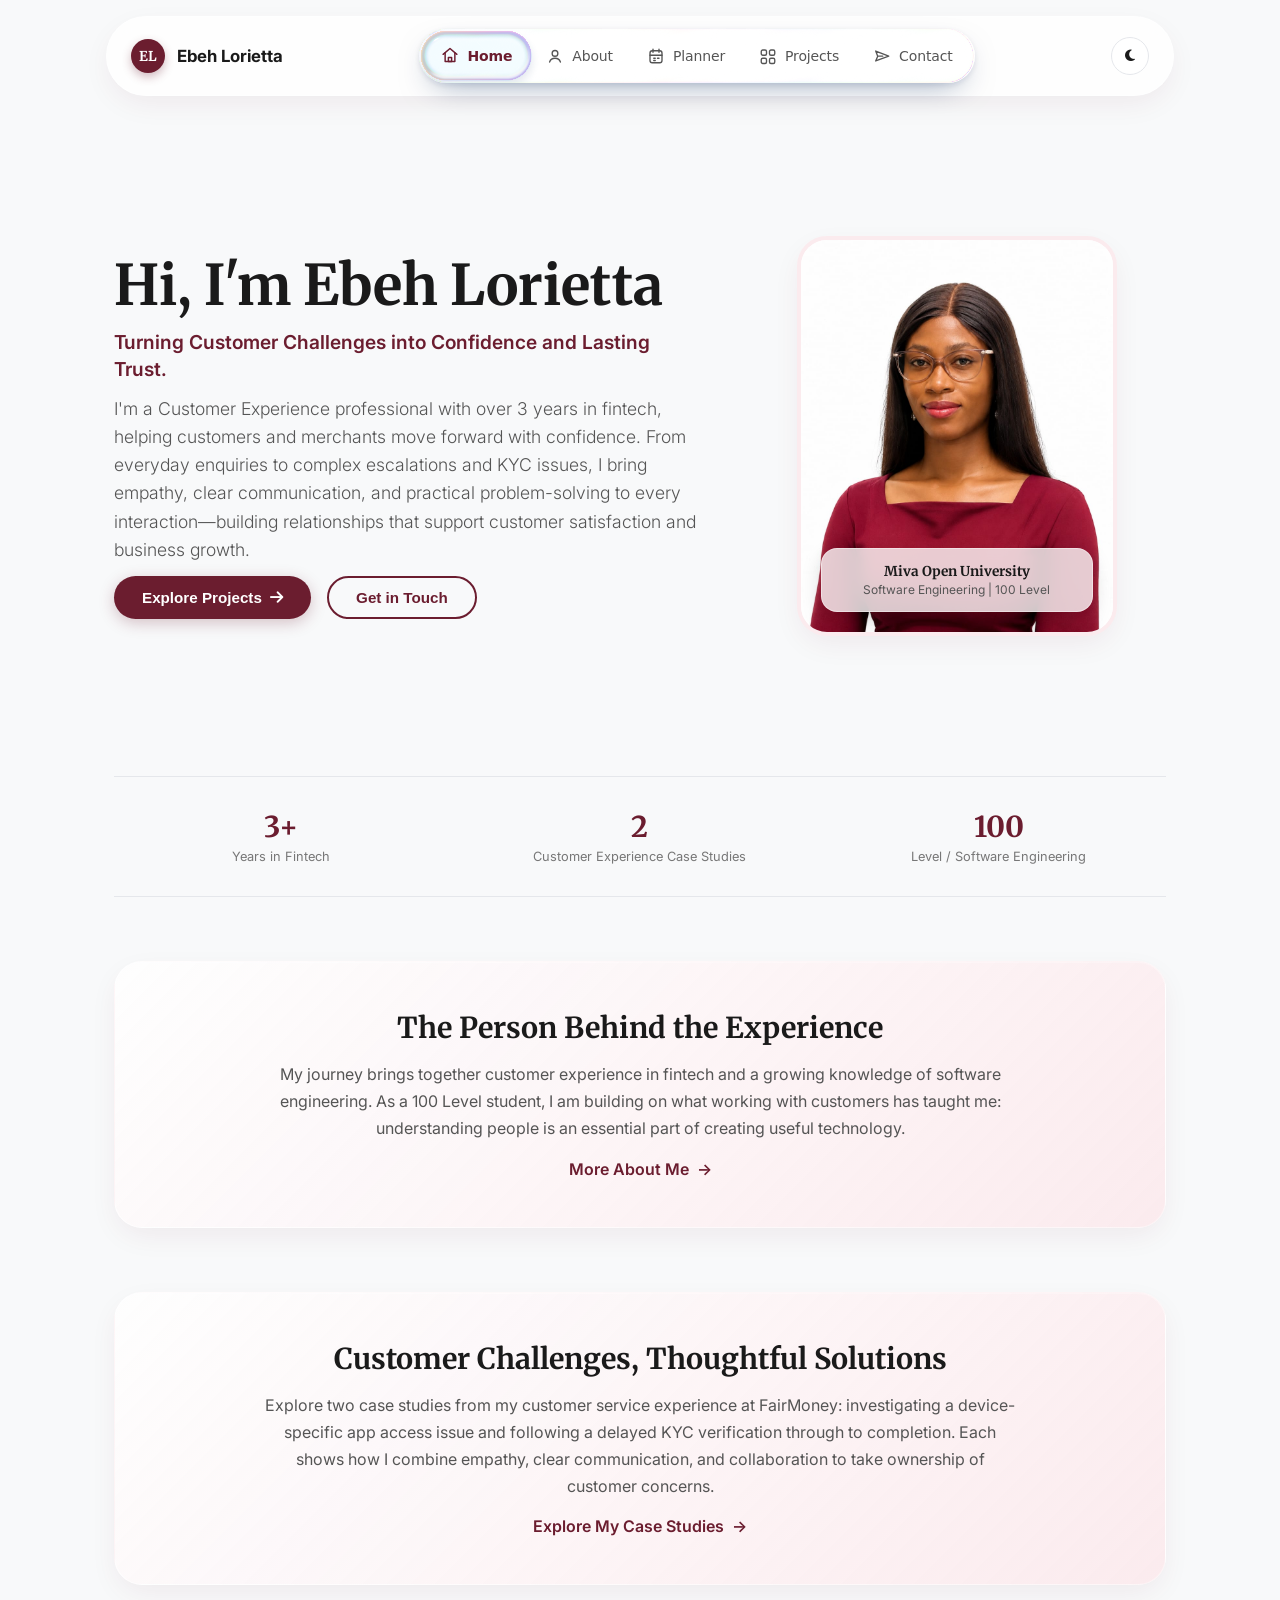
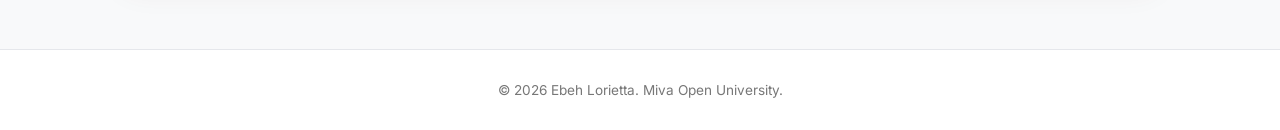
==== index.html @ b8e9cf4e "Build academic portfolio with case studies, planner, and liquid navigation" ====
<!DOCTYPE html>
<html lang="en" data-theme="light">
<head>
    <meta charset="UTF-8">
    <meta name="viewport" content="width=device-width, initial-scale=1.0">
    <title>Home | Ebeh Lorietta</title>
    <!-- Google Fonts -->
    <link rel="preconnect" href="https://fonts.googleapis.com">
    <link rel="preconnect" href="https://fonts.gstatic.com" crossorigin>
    <link href="https://fonts.googleapis.com/css2?family=Inter:wght@300;400;500;600;700&family=Merriweather:ital,wght@0,300;0,400;0,700;1,300&display=swap" rel="stylesheet">
    <!-- FontAwesome Icons -->
    <link rel="stylesheet" href="https://cdnjs.cloudflare.com/ajax/libs/font-awesome/6.4.0/css/all.min.css">

    <link rel="stylesheet" href="style.css">
    <script src="script.js" defer></script>
</head>
<body>

    <!-- Liquid glass navigation adapted from Nimbus UI Waterline. -->
    <header>
        <div class="glass-nav">
            <a href="index.html" class="nav-brand">
                <div class="brand-badge">EL</div>
                <span>Ebeh Lorietta</span>
            </a>
            <nav class="nimbus-nav" aria-label="Main navigation" data-gl="off">
                    <span class="nimbus-glass" aria-hidden="true"></span>
                    <canvas class="nimbus-water" aria-hidden="true"></canvas>
                    <span class="nimbus-drop" aria-hidden="true"></span>
                    <a href="index.html" class="nimbus-item" data-page="home" data-effect="glow" aria-label="Home" aria-current="page"><span class="nv-ico"><svg viewBox="0 0 24 24" width="18" height="18" fill="none" stroke="currentColor" stroke-width="1.8" stroke-linecap="round" stroke-linejoin="round" aria-hidden="true"><path d="M3.5 11.2 12 4l8.5 7.2"/><path d="M6 9.6V20h12V9.6"/><path class="nv-door" d="M10 20v-5h4v5Z"/></svg></span><span class="nimbus-label">Home</span></a>
                    <a href="about.html" class="nimbus-item" data-page="about" data-effect="wave" aria-label="About"><span class="nv-ico"><svg viewBox="0 0 24 24" width="18" height="18" fill="none" stroke="currentColor" stroke-width="1.8" stroke-linecap="round" stroke-linejoin="round" aria-hidden="true"><circle cx="12" cy="8.5" r="3.8"/><path d="M4.8 20c1.2-3.4 4-5 7.2-5s6 1.6 7.2 5"/></svg></span><span class="nimbus-label">About</span></a>
                    <a href="planner.html" class="nimbus-item" data-page="planner" data-effect="drop" aria-label="Planner"><span class="nv-ico"><svg viewBox="0 0 24 24" width="18" height="18" fill="none" stroke="currentColor" stroke-width="1.8" stroke-linecap="round" stroke-linejoin="round" aria-hidden="true"><rect x="4" y="5" width="16" height="16" rx="3"/><path d="M8 3v4m8-4v4M4 11h16m-11 4h2m3 0h2m-7 3h2"/></svg></span><span class="nimbus-label">Planner</span></a>
                    <a href="project.html" class="nimbus-item" data-page="projects" data-effect="spin" aria-label="Projects"><span class="nv-ico"><svg viewBox="0 0 24 24" width="18" height="18" fill="none" stroke="currentColor" stroke-width="1.8" stroke-linecap="round" stroke-linejoin="round" aria-hidden="true"><rect x="3" y="4" width="7" height="7" rx="2"/><rect x="14" y="4" width="7" height="7" rx="2"/><rect x="3" y="15" width="7" height="7" rx="2"/><rect x="14" y="15" width="7" height="7" rx="2"/></svg></span><span class="nimbus-label">Projects</span></a>
                    <a href="contact.html" class="nimbus-item" data-page="contact" data-effect="plane" aria-label="Contact"><span class="nv-ico"><svg viewBox="0 0 24 24" width="18" height="18" fill="none" stroke="currentColor" stroke-width="1.8" stroke-linecap="round" stroke-linejoin="round" aria-hidden="true"><path d="M21 12.2 3.6 5.4l2.7 6.8-2.7 6.4L21 12.2Zm-14.7 0H13"/></svg></span><span class="nimbus-label">Contact</span></a>
                </nav>
            <div class="nav-actions">
                <button id="theme-toggle" class="icon-btn" type="button" aria-label="Toggle theme">
                    <i id="theme-icon" class="fa-solid fa-moon" aria-hidden="true"></i>
                </button>
                <button id="mobile-menu-btn" class="icon-btn" type="button" aria-label="Toggle mobile menu" aria-controls="mobile-menu" aria-expanded="false" data-action="toggle-menu">
                    <i id="mobile-menu-icon" class="fa-solid fa-bars" aria-hidden="true"></i>
                </button>
            </div>
        </div>
        <div id="mobile-menu">
            <nav class="nimbus-nav" aria-label="Mobile navigation" data-gl="off">
                    <span class="nimbus-glass" aria-hidden="true"></span>
                    <canvas class="nimbus-water" aria-hidden="true"></canvas>
                    <span class="nimbus-drop" aria-hidden="true"></span>
                    <a href="index.html" class="nimbus-item" data-page="home" data-effect="glow" aria-label="Home" aria-current="page"><span class="nv-ico"><svg viewBox="0 0 24 24" width="18" height="18" fill="none" stroke="currentColor" stroke-width="1.8" stroke-linecap="round" stroke-linejoin="round" aria-hidden="true"><path d="M3.5 11.2 12 4l8.5 7.2"/><path d="M6 9.6V20h12V9.6"/><path class="nv-door" d="M10 20v-5h4v5Z"/></svg></span><span class="nimbus-label">Home</span></a>
                    <a href="about.html" class="nimbus-item" data-page="about" data-effect="wave" aria-label="About"><span class="nv-ico"><svg viewBox="0 0 24 24" width="18" height="18" fill="none" stroke="currentColor" stroke-width="1.8" stroke-linecap="round" stroke-linejoin="round" aria-hidden="true"><circle cx="12" cy="8.5" r="3.8"/><path d="M4.8 20c1.2-3.4 4-5 7.2-5s6 1.6 7.2 5"/></svg></span><span class="nimbus-label">About</span></a>
                    <a href="planner.html" class="nimbus-item" data-page="planner" data-effect="drop" aria-label="Planner"><span class="nv-ico"><svg viewBox="0 0 24 24" width="18" height="18" fill="none" stroke="currentColor" stroke-width="1.8" stroke-linecap="round" stroke-linejoin="round" aria-hidden="true"><rect x="4" y="5" width="16" height="16" rx="3"/><path d="M8 3v4m8-4v4M4 11h16m-11 4h2m3 0h2m-7 3h2"/></svg></span><span class="nimbus-label">Planner</span></a>
                    <a href="project.html" class="nimbus-item" data-page="projects" data-effect="spin" aria-label="Projects"><span class="nv-ico"><svg viewBox="0 0 24 24" width="18" height="18" fill="none" stroke="currentColor" stroke-width="1.8" stroke-linecap="round" stroke-linejoin="round" aria-hidden="true"><rect x="3" y="4" width="7" height="7" rx="2"/><rect x="14" y="4" width="7" height="7" rx="2"/><rect x="3" y="15" width="7" height="7" rx="2"/><rect x="14" y="15" width="7" height="7" rx="2"/></svg></span><span class="nimbus-label">Projects</span></a>
                    <a href="contact.html" class="nimbus-item" data-page="contact" data-effect="plane" aria-label="Contact"><span class="nv-ico"><svg viewBox="0 0 24 24" width="18" height="18" fill="none" stroke="currentColor" stroke-width="1.8" stroke-linecap="round" stroke-linejoin="round" aria-hidden="true"><path d="M21 12.2 3.6 5.4l2.7 6.8-2.7 6.4L21 12.2Zm-14.7 0H13"/></svg></span><span class="nimbus-label">Contact</span></a>
                </nav>
        </div>
    </header>

    <main>
        <section id="page-home" class="page-view active">
            <section class="hero-grid" aria-labelledby="hero-title">
                <div class="hero-content">
                    <h1 id="hero-title" class="hero-title">Hi, I'm Ebeh Lorietta</h1>
                    <p class="profile-tagline">Turning Customer Challenges into Confidence and Lasting Trust.</p>
                    <p class="hero-subtitle">I'm a Customer Experience professional with over 3 years in fintech, helping customers and merchants move forward with confidence. From everyday enquiries to complex escalations and KYC issues, I bring empathy, clear communication, and practical problem-solving to every interaction&mdash;building relationships that support customer satisfaction and business growth.</p>
                    <div class="hero-cta">
                        <button data-action="navigate" data-destination="projects" class="btn-primary">
                            <span>Explore Projects</span>
                            <i class="fa-solid fa-arrow-right"></i>
                        </button>
                        <button data-action="navigate" data-destination="contact" class="btn-outline">
                            <span>Get in Touch</span>
                        </button>
                    </div>

                </div>

                <!-- Hero Image & Animated Badge -->
                <div class="hero-image-wrapper">
                    <div class="hero-image-card">
                        <img src="assets/images/ebeh-lorietta.jpeg"
                             alt="Portrait of Ebeh Lorietta" width="960" height="1280" fetchpriority="high">
                        <div class="floating-badge animate-float">
                            <h4>Miva Open University</h4>
                            <p>Software Engineering | 100 Level</p>
                        </div>
                    </div>
                </div>
            </section>

            <section class="metrics-row" aria-label="Experience and academic highlights">
                <div class="metric-item">
                    <h3>3+</h3>
                    <p>Years in Fintech</p>
                </div>
                <div class="metric-item">
                    <h3>2</h3>
                    <p>Customer Experience Case Studies</p>
                </div>
                <div class="metric-item">
                    <h3>100</h3>
                    <p>Level / Software Engineering</p>
                </div>
            </section>

            <section class="home-intro-section" aria-labelledby="about-preview-title">
                <h2 id="about-preview-title">The Person Behind the Experience</h2>
                <p>My journey brings together customer experience in fintech and a growing knowledge of software engineering. As a 100 Level student, I am building on what working with customers has taught me: understanding people is an essential part of creating useful technology.</p>
                <a class="home-intro-link" href="about.html">More About Me <span aria-hidden="true">&rarr;</span></a>
            </section>

            <section class="home-intro-section" aria-labelledby="projects-preview-title">
                <h2 id="projects-preview-title">Customer Challenges, Thoughtful Solutions</h2>
                <p>Explore two case studies from my customer service experience at FairMoney: investigating a device-specific app access issue and following a delayed KYC verification through to completion. Each shows how I combine empathy, clear communication, and collaboration to take ownership of customer concerns.</p>
                <a class="home-intro-link" href="project.html">Explore My Case Studies <span aria-hidden="true">&rarr;</span></a>
            </section>
        </section>
    </main>

    <!-- Footer -->
    <footer>
        <p>&copy; 2026 Ebeh Lorietta. Miva Open University.</p>
    </footer>

    <!-- Project Details Modal -->
    <div id="project-modal" class="modal-overlay" data-action="close-project-overlay">
        <div class="modal-card" role="dialog" aria-modal="true" aria-labelledby="modal-title" tabindex="-1" data-action="stop-propagation">
            <div class="modal-header-row">
                <h3 id="modal-title" class="serif-heading modal-title">Project Title</h3>
                <button class="modal-close-btn" aria-label="Close project details" data-action="close-project"><i class="fa-solid fa-xmark"></i></button>
            </div>
            <p id="modal-body" class="modal-body-text">Project description and architecture details here.</p>
            <div class="modal-actions">
                <button data-action="close-project" class="btn-primary modal-done-btn">Close</button>
            </div>
        </div>
    </div>

    <!-- Toast Notification Box -->
    <div id="toast-box" role="status" aria-live="polite">
        <i class="fa-solid fa-circle-info"></i>
        <span id="toast-msg">Notification message</span>
    </div>

    <!-- JavaScript Application Logic -->
</body>
</html>
---- style.css ----
/* CSS Variables for Light and Dark Modes */
:root {
    --bg-primary: #f8f9fa;
    --bg-secondary: #ffffff;
    --bg-card: #ffffff;
    --text-primary: #1a1a1a;
    --text-secondary: #555555;
    --text-muted: #777777;
    --accent: #6b1d2f;
    --accent-hover: #521322;
    --accent-light: #fbebee;
    --border-color: #e5e7eb;
    --glass-bg: rgba(255, 255, 255, 0.78);
    --glass-border: rgba(255, 255, 255, 0.4);
    --shadow: 0 10px 30px -5px rgba(107, 29, 47, 0.08);
    --transition-speed: 0.3s;
}

[data-theme="dark"] {
    --bg-primary: #0d0d0f;
    --bg-secondary: #161619;
    --bg-card: #1c1c21;
    --text-primary: #f3f4f6;
    --text-secondary: #d1d5db;
    --text-muted: #9ca3af;
    --accent: #8b253c;
    --accent-hover: #a52d48;
    --accent-light: rgba(139, 37, 60, 0.15);
    --border-color: #2e2e38;
    --glass-bg: rgba(22, 22, 25, 0.82);
    --glass-border: rgba(139, 37, 60, 0.3);
    --shadow: 0 10px 30px -5px rgba(0, 0, 0, 0.5);
}

* {
    box-sizing: border-box;
    margin: 0;
    padding: 0;
}

body {
    font-family: 'Inter', sans-serif;
    background-color: var(--bg-primary);
    color: var(--text-primary);
    transition: background-color var(--transition-speed), color var(--transition-speed);
    min-height: 100vh;
    display: flex;
    flex-direction: column;
    justify-content: space-between;
    overflow-x: hidden;
}

h1, h2, h3, h4, .serif-heading {
    font-family: 'Merriweather', serif;
}

/* Floating Glassmorphism Navbar */
header {
    position: fixed;
    top: 1rem;
    left: 0;
    right: 0;
    z-index: 1000;
    padding: 0 1rem;
    max-width: 1100px;
    margin: 0 auto;
}

.glass-nav {
    background: var(--glass-bg);
    backdrop-filter: blur(12px);
    -webkit-backdrop-filter: blur(12px);
    border: 1px solid var(--glass-border);
    border-radius: 50px;
    padding: 0.75rem 1.5rem;
    display: flex;
    align-items: center;
    justify-content: space-between;
    box-shadow: var(--shadow);
    transition: all var(--transition-speed);
}

.nav-brand {
    display: flex;
    align-items: center;
    gap: 0.75rem;
    text-decoration: none;
    color: var(--text-primary);
    font-weight: 700;
    font-size: 1.05rem;
}

.brand-badge {
    width: 34px;
    height: 34px;
    border-radius: 50%;
    background-color: var(--accent);
    color: #ffffff;
    display: flex;
    align-items: center;
    justify-content: center;
    font-family: 'Merriweather', serif;
    font-size: 0.85rem;
    box-shadow: 0 4px 10px rgba(107, 29, 47, 0.3);
    transition: transform var(--transition-speed);
}

.nav-brand:hover .brand-badge {
    transform: scale(1.05);
}

.nav-links {
    display: flex;
    align-items: center;
    gap: 0.25rem;
}

.nav-btn {
    background: transparent;
    border: none;
    color: var(--text-secondary);
    font-family: 'Inter', sans-serif;
    font-size: 0.9rem;
    font-weight: 500;
    padding: 0.5rem 1rem;
    border-radius: 20px;
    cursor: pointer;
    transition: all var(--transition-speed);
}

.nav-btn:hover {
    color: var(--accent);
    background-color: var(--accent-light);
}

.nav-btn.active {
    background-color: var(--accent);
    color: #ffffff;
}

.nav-actions {
    display: flex;
    align-items: center;
    gap: 0.75rem;
}

.icon-btn {
    width: 38px;
    height: 38px;
    border-radius: 50%;
    border: 1px solid var(--border-color);
    background-color: var(--bg-secondary);
    color: var(--text-primary);
    display: flex;
    align-items: center;
    justify-content: center;
    cursor: pointer;
    transition: all var(--transition-speed);
}

.icon-btn:hover {
    border-color: var(--accent);
    transform: scale(1.05);
}

/* Mobile Horizontal Nav Drawer */
#mobile-menu {
    display: none;
    margin-top: 0.5rem;
    background: var(--glass-bg);
    backdrop-filter: blur(12px);
    -webkit-backdrop-filter: blur(12px);
    border: 1px solid var(--glass-border);
    border-radius: 20px;
    padding: 1rem;
    box-shadow: var(--shadow);
    flex-direction: row;
    flex-wrap: wrap;
    justify-content: center;
    gap: 0.5rem;
    text-align: center;
}

#mobile-menu.show {
    display: flex;
}

.mobile-nav-btn {
    background: var(--bg-secondary);
    border: 1px solid var(--border-color);
    color: var(--text-primary);
    font-size: 0.85rem;
    font-weight: 500;
    padding: 0.5rem 1rem;
    border-radius: 12px;
    cursor: pointer;
    transition: all var(--transition-speed);
}

.mobile-nav-btn:hover, .mobile-nav-btn.active {
    background-color: var(--accent);
    color: white;
    border-color: var(--accent);
}

@media (min-width: 768px) {
    #mobile-menu-btn {
        display: none;
    }
}

@media (max-width: 767px) {
    .nav-links {
        display: none;
    }
}

/* Main Container & Page Transitions */
main {
    max-width: 1100px;
    margin: 0 auto;
    padding: 7rem 1.5rem 4rem 1.5rem;
    flex-grow: 1;
    width: 100%;
}

.page-view {
    display: none;
    animation: fadeIn 0.4s cubic-bezier(0.16, 1, 0.3, 1) forwards;
}

.page-view.active {
    display: block;
}

@keyframes fadeIn {
    from { opacity: 0; transform: translateY(12px); }
    to { opacity: 1; transform: translateY(0); }
}

@keyframes floatSlow {
    0%, 100% { transform: translateY(0px); }
    50% { transform: translateY(-8px); }
}

.animate-float {
    animation: floatSlow 4s ease-in-out infinite;
}

/* Buttons & Badges */
.btn-primary {
    background-color: var(--accent);
    color: white;
    border: none;
    padding: 0.75rem 1.75rem;
    border-radius: 30px;
    font-weight: 600;
    font-size: 0.95rem;
    cursor: pointer;
    transition: all var(--transition-speed);
    text-decoration: none;
    display: inline-flex;
    align-items: center;
    justify-content: center;
    gap: 0.5rem;
    box-shadow: 0 4px 15px rgba(107, 29, 47, 0.25);
}

.btn-primary:hover {
    background-color: var(--accent-hover);
    transform: translateY(-2px);
    box-shadow: 0 6px 20px rgba(107, 29, 47, 0.35);
}

.btn-outline {
    background-color: transparent;
    color: var(--accent);
    border: 2px solid var(--accent);
    padding: 0.7rem 1.7rem;
    border-radius: 30px;
    font-weight: 600;
    font-size: 0.95rem;
    cursor: pointer;
    transition: all var(--transition-speed);
    text-decoration: none;
    display: inline-flex;
    align-items: center;
    justify-content: center;
    gap: 0.5rem;
}

[data-theme="dark"] .btn-outline {
    color: #ff8fa3;
    border-color: #8b253c;
}

.btn-outline:hover {
    background-color: var(--accent-light);
    transform: translateY(-2px);
}

/* Home Page Styling */
.hero-grid {
    display: grid;
    grid-template-columns: 1fr;
    gap: 3rem;
    align-items: center;
    min-height: 72vh;
    padding: 2rem 0;
}

@media (min-width: 992px) {
    .hero-grid {
        grid-template-columns: 7fr 5fr;
    }
}

.hero-content {
    display: flex;
    flex-direction: column;
    gap: 0.75rem;
    text-align: center;
}

@media (min-width: 992px) {
    .hero-content {
        text-align: left;
    }
}

.hero-tag {
    display: inline-flex;
    align-items: center;
    gap: 0.5rem;
    background-color: var(--accent-light);
    color: var(--accent);
    padding: 0.5rem 1rem;
    border-radius: 20px;
    font-size: 0.8rem;
    font-weight: 600;
    text-transform: uppercase;
    letter-spacing: 0.05em;
    width: fit-content;
    margin: 0 auto;
}

@media (min-width: 992px) {
    .hero-tag {
        margin: 0;
    }
}

.hero-title {
    font-size: 2.75rem;
    line-height: 1.15;
    font-weight: 700;
    color: var(--text-primary);
}

@media (min-width: 768px) {
    .hero-title {
        font-size: 3.5rem;
    }
}

.hero-subtitle {
    font-size: 1.1rem;
    color: var(--text-secondary);
    line-height: 1.6;
    font-weight: 300;
}

.hero-cta {
    display: flex;
    flex-wrap: wrap;
    gap: 1rem;
    justify-content: center;
}

@media (min-width: 992px) {
    .hero-cta {
        justify-content: flex-start;
    }
}

.metrics-row {
    display: grid;
    grid-template-columns: repeat(3, 1fr);
    gap: 1.5rem;
    padding: 2rem 0;
    border-top: 1px solid var(--border-color);
    border-bottom: 1px solid var(--border-color);
    margin-top: 1rem;
    text-align: center;
}

.metric-item h3 {
    font-size: 1.8rem;
    color: var(--accent);
    font-weight: 700;
}

.metric-item p {
    font-size: 0.8rem;
    color: var(--text-muted);
    margin-top: 0.25rem;
}

.hero-image-wrapper {
    display: flex;
    justify-content: center;
}

.hero-image-card {
    position: relative;
    width: 280px;
    height: 350px;
    border-radius: 30px;
    overflow: hidden;
    border: 4px solid var(--accent-light);
    background-color: var(--bg-secondary);
    box-shadow: var(--shadow);
}

@media (min-width: 576px) {
    .hero-image-card {
        width: 320px;
        height: 400px;
    }
}

.hero-image-card img {
    width: 100%;
    height: 100%;
    object-fit: cover;
    transition: transform 0.5s ease;
}

.hero-image-card:hover img {
    transform: scale(1.05);
}

.floating-badge {
    position: absolute;
    bottom: 1.25rem;
    left: 1.25rem;
    right: 1.25rem;
    background: var(--glass-bg);
    backdrop-filter: blur(8px);
    padding: 0.85rem;
    border-radius: 16px;
    border: 1px solid var(--glass-border);
    text-align: center;
    box-shadow: 0 8px 20px rgba(0,0,0,0.15);
}

.floating-badge h4 {
    font-size: 0.85rem;
    font-weight: 700;
    color: var(--text-primary);
}

.floating-badge p {
    font-size: 0.75rem;
    color: var(--text-secondary);
    margin-top: 0.15rem;
}

/* Highlights Cards Grid */
.highlights-grid {
    display: grid;
    grid-template-columns: 1fr;
    gap: 2rem;
    padding: 3rem 0 1rem 0;
}

@media (min-width: 768px) {
    .highlights-grid {
        grid-template-columns: repeat(3, 1fr);
    }
}

.highlight-card {
    background-color: var(--bg-card);
    border: 1px solid var(--border-color);
    border-radius: 24px;
    padding: 2.25rem;
    cursor: pointer;
    transition: all var(--transition-speed);
    box-shadow: var(--shadow);
    display: flex;
    flex-direction: column;
    gap: 1rem;
}

.highlight-card:hover {
    border-color: var(--accent);
    transform: translateY(-5px);
}

.highlight-icon {
    width: 50px;
    height: 50px;
    border-radius: 16px;
    background-color: var(--accent);
    color: white;
    display: flex;
    align-items: center;
    justify-content: center;
    font-size: 1.25rem;
    box-shadow: 0 4px 12px rgba(107, 29, 47, 0.3);
    transition: transform var(--transition-speed);
}

.highlight-card:hover .highlight-icon {
    transform: scale(1.1);
}

.highlight-card h3 {
    font-size: 1.25rem;
    color: var(--text-primary);
}

.highlight-card p {
    font-size: 0.9rem;
    color: var(--text-secondary);
    line-height: 1.5;
}

/* Section Headings */
.section-header {
    text-align: center;
    max-width: 700px;
    margin: 0 auto 3rem auto;
    display: flex;
    flex-direction: column;
    gap: 0.75rem;
}

.section-header span {
    color: var(--accent);
    font-weight: 600;
    font-size: 0.8rem;
    text-transform: uppercase;
    letter-spacing: 0.08em;
}

.section-header h2 {
    font-size: 2.25rem;
    color: var(--text-primary);
}

.divider {
    width: 60px;
    height: 4px;
    background-color: var(--accent);
    margin: 0.5rem auto 0 auto;
    border-radius: 2px;
}

/* About Page Styling */
.about-grid {
    display: grid;
    grid-template-columns: 1fr;
    gap: 2.5rem;
    align-items: start;
}

@media (min-width: 992px) {
    .about-grid {
        grid-template-columns: 7fr 5fr;
    }
}

.about-text-card {
    background-color: var(--bg-card);
    border: 1px solid var(--border-color);
    border-radius: 28px;
    padding: 2.5rem;
    box-shadow: var(--shadow);
    display: flex;
    flex-direction: column;
    gap: 1.5rem;
}

.about-text-card p {
    color: var(--text-secondary);
    line-height: 1.7;
    font-size: 1.05rem;
    font-weight: 300;
}

.about-sidebar {
    display: flex;
    flex-direction: column;
    gap: 2rem;
}

.sidebar-card {
    background-color: var(--bg-card);
    border: 1px solid var(--border-color);
    border-radius: 24px;
    padding: 2rem;
    box-shadow: var(--shadow);
    display: flex;
    flex-direction: column;
    gap: 1.25rem;
}

.sidebar-card h3 {
    font-size: 1.2rem;
    color: var(--text-primary);
}

.tags-flex {
    display: flex;
    flex-wrap: wrap;
    gap: 0.5rem;
}

.tag {
    background-color: var(--accent-light);
    color: var(--accent);
    padding: 0.4rem 0.85rem;
    border-radius: 20px;
    font-size: 0.8rem;
    font-weight: 500;
    border: 1px solid rgba(107, 29, 47, 0.15);
}

[data-theme="dark"] .tag {
    background-color: rgba(139, 37, 60, 0.2);
    color: #ff9fb2;
}

/* Timeline */
.timeline-container {
    margin-top: 3rem;
    display: flex;
    flex-direction: column;
    gap: 2rem;
    max-width: 850px;
    margin-left: auto;
    margin-right: auto;
    position: relative;
}

.timeline-container::before {
    content: '';
    position: absolute;
    top: 0;
    bottom: 0;
    left: 27px;
    width: 3px;
    background-color: var(--border-color);
}

.timeline-item {
    display: flex;
    gap: 2rem;
    position: relative;
}

.timeline-badge {
    width: 56px;
    height: 56px;
    border-radius: 18px;
    background-color: var(--accent);
    color: white;
    display: flex;
    align-items: center;
    justify-content: center;
    font-weight: 700;
    font-size: 0.9rem;
    z-index: 2;
    box-shadow: 0 4px 12px rgba(107, 29, 47, 0.3);
    flex-shrink: 0;
}

.timeline-content {
    background-color: var(--bg-card);
    border: 1px solid var(--border-color);
    border-radius: 24px;
    padding: 2rem;
    box-shadow: var(--shadow);
    flex-grow: 1;
}

.timeline-content span.sub {
    font-size: 0.75rem;
    font-weight: 700;
    color: var(--accent);
    text-transform: uppercase;
    letter-spacing: 0.05em;
}

.timeline-content h4 {
    font-size: 1.2rem;
    color: var(--text-primary);
    margin-top: 0.25rem;
}

.timeline-content p {
    font-size: 0.9rem;
    color: var(--text-secondary);
    margin-top: 0.5rem;
    line-height: 1.6;
}

/* Academic Planner Page Styling */
.planner-grid {
    display: grid;
    grid-template-columns: 1fr;
    gap: 2.5rem;
}

@media (min-width: 992px) {
    .planner-grid {
        grid-template-columns: 1fr 1fr;
    }
}

.planner-card {
    background-color: var(--bg-card);
    border: 1px solid var(--border-color);
    border-radius: 28px;
    padding: 2.5rem;
    box-shadow: var(--shadow);
    display: flex;
    flex-direction: column;
    gap: 1.5rem;
}

.planner-header-flex {
    display: flex;
    align-items: center;
    justify-content: space-between;
}

.task-input-group {
    display: flex;
    gap: 0.75rem;
}

.task-input-group input {
    flex-grow: 1;
    padding: 0.75rem 1rem;
    border-radius: 14px;
    border: 1px solid var(--border-color);
    background-color: var(--bg-secondary);
    color: var(--text-primary);
    font-size: 0.9rem;
    font-family: 'Inter', sans-serif;
    outline: none;
    transition: border-color var(--transition-speed);
}

.task-input-group input:focus {
    border-color: var(--accent);
}

.task-list {
    display: flex;
    flex-direction: column;
    gap: 0.85rem;
    max-height: 400px;
    overflow-y: auto;
    padding-right: 0.25rem;
}

.task-item {
    display: flex;
    align-items: center;
    justify-content: space-between;
    padding: 1rem 1.25rem;
    border-radius: 16px;
    background-color: var(--bg-primary);
    border: 1px solid var(--border-color);
    transition: all var(--transition-speed);
}

.task-item:hover {
    border-color: var(--accent);
}

.task-left {
    display: flex;
    align-items: center;
    gap: 1rem;
    cursor: pointer;
}

.task-checkbox {
    width: 20px;
    height: 20px;
    accent-color: var(--accent);
    cursor: pointer;
}

.task-text {
    font-size: 0.9rem;
    color: var(--text-primary);
}

.task-item.completed .task-text {
    text-decoration: line-through;
    opacity: 0.6;
}

.task-delete {
    background: none;
    border: none;
    color: var(--text-muted);
    cursor: pointer;
    transition: color var(--transition-speed);
    padding: 0.25rem;
}

.task-delete:hover {
    color: #e53e3e;
}

.schedule-item {
    display: flex;
    align-items: center;
    justify-content: space-between;
    padding: 1.25rem;
    border-radius: 16px;
    background-color: var(--bg-primary);
    border: 1px solid var(--border-color);
}

.schedule-time {
    font-size: 0.75rem;
    font-weight: 700;
    color: var(--accent);
    text-transform: uppercase;
}

.schedule-title {
    font-weight: 600;
    font-size: 0.95rem;
    color: var(--text-primary);
    margin-top: 0.15rem;
}

.schedule-location {
    font-size: 0.75rem;
    background-color: var(--bg-secondary);
    padding: 0.3rem 0.75rem;
    border-radius: 20px;
    color: var(--text-secondary);
    border: 1px solid var(--border-color);
}

/* Projects Page Styling */
.filter-buttons {
    display: flex;
    flex-wrap: wrap;
    justify-content: center;
    gap: 0.5rem;
    margin-bottom: 2.5rem;
}

.filter-btn {
    background-color: var(--bg-card);
    border: 1px solid var(--border-color);
    color: var(--text-secondary);
    padding: 0.6rem 1.25rem;
    border-radius: 30px;
    font-size: 0.85rem;
    font-weight: 600;
    cursor: pointer;
    transition: all var(--transition-speed);
}

.filter-btn:hover, .filter-btn.active {
    background-color: var(--accent);
    color: white;
    border-color: var(--accent);
    box-shadow: 0 4px 12px rgba(107, 29, 47, 0.25);
}

.projects-grid {
    display: grid;
    grid-template-columns: 1fr;
    gap: 2rem;
}

@media (min-width: 768px) {
    .projects-grid {
        grid-template-columns: repeat(2, 1fr);
    }
}

.project-card {
    background-color: var(--bg-card);
    border: 1px solid var(--border-color);
    border-radius: 28px;
    padding: 2.25rem;
    box-shadow: var(--shadow);
    display: flex;
    flex-direction: column;
    gap: 1.25rem;
    transition: all var(--transition-speed);
}

.project-card:hover {
    border-color: var(--accent);
    transform: translateY(-5px);
}

.project-top-row {
    display: flex;
    align-items: center;
    justify-content: space-between;
}

.project-category-tag {
    font-size: 0.75rem;
    font-weight: 700;
    text-transform: uppercase;
    letter-spacing: 0.05em;
    color: var(--accent);
    background-color: var(--accent-light);
    padding: 0.35rem 0.85rem;
    border-radius: 20px;
}

.project-date {
    font-size: 0.8rem;
    color: var(--text-muted);
}

.project-card h3 {
    font-size: 1.35rem;
    color: var(--text-primary);
}

.project-card p {
    font-size: 0.92rem;
    color: var(--text-secondary);
    line-height: 1.6;
}

.project-footer {
    display: flex;
    align-items: center;
    justify-content: space-between;
    padding-top: 0.75rem;
    border-top: 1px solid var(--border-color);
    margin-top: auto;
}

.project-action-link {
    background: none;
    border: none;
    color: var(--accent);
    font-weight: 600;
    font-size: 0.85rem;
    cursor: pointer;
    display: inline-flex;
    align-items: center;
    gap: 0.35rem;
    text-decoration: none;
    transition: opacity var(--transition-speed);
}

.project-action-link:hover {
    opacity: 0.8;
}

/* Contact Page Styling */
.contact-grid {
    display: grid;
    grid-template-columns: 1fr;
    gap: 3rem;
    background-color: var(--bg-card);
    border: 1px solid var(--border-color);
    border-radius: 32px;
    padding: 2.5rem;
    box-shadow: var(--shadow);
}

@media (min-width: 992px) {
    .contact-grid {
        grid-template-columns: 1fr 1fr;
        padding: 3.5rem;
    }
}

.contact-info {
    display: flex;
    flex-direction: column;
    gap: 1.75rem;
}

.contact-info h3 {
    font-size: 1.5rem;
    color: var(--text-primary);
}

.contact-detail-row {
    display: flex;
    align-items: flex-start;
    gap: 1rem;
}

.contact-icon-box {
    width: 44px;
    height: 44px;
    border-radius: 14px;
    background-color: var(--accent-light);
    color: var(--accent);
    display: flex;
    align-items: center;
    justify-content: center;
    font-size: 1.1rem;
    flex-shrink: 0;
}

[data-theme="dark"] .contact-icon-box {
    background-color: rgba(139, 37, 60, 0.25);
    color: #ff9fb2;
}

.contact-detail-text h4 {
    font-size: 0.85rem;
    color: var(--text-muted);
    text-transform: uppercase;
    letter-spacing: 0.05em;
}

.contact-detail-text p {
    font-size: 0.95rem;
    color: var(--text-primary);
    margin-top: 0.2rem;
    line-height: 1.5;
}

.social-icons-flex {
    display: flex;
    gap: 0.75rem;
    margin-top: 1rem;
}

.social-circle-btn {
    width: 42px;
    height: 42px;
    border-radius: 50%;
    border: 1px solid var(--border-color);
    background-color: var(--bg-secondary);
    color: var(--text-primary);
    display: flex;
    align-items: center;
    justify-content: center;
    cursor: pointer;
    transition: all var(--transition-speed);
}

.social-circle-btn:hover {
    border-color: var(--accent);
    color: var(--accent);
    transform: scale(1.08);
}

.contact-form {
    display: flex;
    flex-direction: column;
    gap: 1.25rem;
}

.form-group {
    display: flex;
    flex-direction: column;
    gap: 0.4rem;
}

.form-group label {
    font-size: 0.8rem;
    font-weight: 700;
    color: var(--text-secondary);
    text-transform: uppercase;
    letter-spacing: 0.05em;
}

.form-group input, .form-group textarea {
    padding: 0.85rem 1rem;
    border-radius: 14px;
    border: 1px solid var(--border-color);
    background-color: var(--bg-primary);
    color: var(--text-primary);
    font-family: 'Inter', sans-serif;
    font-size: 0.95rem;
    outline: none;
    transition: border-color var(--transition-speed);
}

.form-group input:focus, .form-group textarea:focus {
    border-color: var(--accent);
}

/* Modal Overlay */
.modal-overlay {
    position: fixed;
    inset: 0;
    z-index: 2000;
    background-color: rgba(0, 0, 0, 0.6);
    backdrop-filter: blur(5px);
    display: flex;
    align-items: center;
    justify-content: center;
    padding: 1rem;
    opacity: 0;
    pointer-events: none;
    transition: opacity 0.3s ease;
}

.modal-overlay.show {
    opacity: 1;
    pointer-events: auto;
}

.modal-card {
    background-color: var(--bg-card);
    border: 1px solid var(--border-color);
    border-radius: 28px;
    padding: 2.5rem;
    max-width: 550px;
    width: 100%;
    box-shadow: 0 20px 40px rgba(0,0,0,0.3);
    display: flex;
    flex-direction: column;
    gap: 1.25rem;
    transform: translateY(20px);
    transition: transform 0.3s cubic-bezier(0.16, 1, 0.3, 1);
}

.modal-overlay.show .modal-card {
    transform: translateY(0);
}

.modal-header-row {
    display: flex;
    align-items: center;
    justify-content: space-between;
}

.modal-close-btn {
    width: 36px;
    height: 36px;
    border-radius: 50%;
    background-color: var(--accent-light);
    color: var(--accent);
    border: none;
    display: flex;
    align-items: center;
    justify-content: center;
    cursor: pointer;
    transition: transform var(--transition-speed);
}

.modal-close-btn:hover {
    transform: scale(1.1);
}

.modal-body-text {
    color: var(--text-secondary);
    font-size: 0.95rem;
    line-height: 1.7;
}

/* Toast Notification Box */
#toast-box {
    position: fixed;
    bottom: 2rem;
    right: 2rem;
    z-index: 3000;
    transform: translateY(100px);
    opacity: 0;
    transition: all 0.3s cubic-bezier(0.16, 1, 0.3, 1);
    background-color: var(--accent);
    color: white;
    padding: 1rem 1.5rem;
    border-radius: 16px;
    box-shadow: 0 10px 30px rgba(0,0,0,0.3);
    display: flex;
    align-items: center;
    gap: 0.75rem;
    font-size: 0.9rem;
    font-weight: 500;
}

#toast-box.show {
    transform: translateY(0);
    opacity: 1;
}

/* Footer */
footer {
    border-top: 1px solid var(--border-color);
    padding: 2rem 1.5rem;
    text-align: center;
    color: var(--text-muted);
    font-size: 0.85rem;
    background-color: var(--bg-secondary);
}

/* Shared navigation links retain the original button styling. */
.nav-btn, .mobile-nav-btn {
    text-decoration: none;
}

/* Student portfolio requirements and responsive content. */
.asset-note { color: var(--text-secondary); font-size: .85rem; line-height: 1.6; margin: .6rem 0 1rem; }
.content-list { padding-left: 1.25rem; color: var(--text-secondary); line-height: 1.9; }
.media-card { margin-top: 3rem; padding: 2rem; border: 1px solid var(--border-color); border-radius: 24px; background: var(--bg-card); }
.media-card p { margin: 1rem 0; line-height: 1.7; color: var(--text-secondary); }
.media-card audio { width: 100%; margin-bottom: 1rem; }
.media-card summary { cursor: pointer; }
.table-scroll { overflow-x: auto; max-width: 100%; }
.study-table { width: 100%; border-collapse: collapse; font-size: .9rem; text-align: left; }
.study-table caption { text-align: left; color: var(--text-secondary); padding-bottom: 1rem; }
.study-table th, .study-table td { padding: .8rem; border-bottom: 1px solid var(--border-color); line-height: 1.6; vertical-align: top; }
.study-table thead { background: var(--accent-light); }
.task-list { list-style: none; padding-left: 0; }
.task-left { min-width: 0; flex: 1; }
.task-text { overflow-wrap: anywhere; }
.task-checkbox { flex-shrink: 0; }
.project-preview { width: 100%; height: auto; aspect-ratio: 16 / 9; object-fit: cover; border-radius: 16px; border: 1px solid var(--border-color); margin-bottom: 1rem; }
.field-error { color: #b91c1c; font-size: .85rem; }
[data-theme="dark"] .field-error { color: #fca5a5; }
[aria-invalid="true"] { border-color: #b91c1c !important; }
#form-status { line-height: 1.6; color: var(--text-secondary); }
.sr-only { position: absolute; width: 1px; height: 1px; padding: 0; margin: -1px; overflow: hidden; clip: rect(0,0,0,0); white-space: nowrap; border: 0; }
:focus-visible { outline: 3px solid var(--accent); outline-offset: 4px; }
.planner-grid > *, .about-grid > *, .contact-grid > *, .hero-grid > * { min-width: 0; }
.task-input-group input { min-width: 0; width: 100%; }
@media (max-width: 600px) {
    .planner-card, .about-text-card, .sidebar-card, .contact-form { padding: 1.25rem; }
    .planner-header-flex { gap: .75rem; flex-wrap: wrap; }
    .nav-brand { gap: .4rem; font-size: .85rem; }
    .nav-actions { gap: .3rem; }
    .glass-nav { padding: .65rem .8rem; }
    .hero-cta { flex-wrap: wrap; }
    .study-table th, .study-table td { padding: .5rem; }
}
@media (prefers-reduced-motion: reduce) {
    *, *::before, *::after { animation: none !important; transition: none !important; scroll-behavior: auto !important; }
}

/* Personal profile introduction. */
.profile-tagline { font-size: 1.2rem; font-weight: 600; line-height: 1.4; color: var(--accent); margin: 0; }
.profile-study { color: var(--text-secondary); font-size: .95rem; line-height: 1.7; margin: 1rem 0 1.5rem; }

/* Short homepage introductions to the About and Projects pages. */
.home-intro-section {
    margin-top: clamp(2rem, 5vw, 4rem);
    padding: 3rem clamp(1.25rem, 4vw, 3rem);
    text-align: center;
    background: linear-gradient(135deg, var(--glass-bg), var(--accent-light));
    backdrop-filter: blur(18px) saturate(140%);
    -webkit-backdrop-filter: blur(18px) saturate(140%);
    border: 1px solid var(--glass-border);
    border-radius: 28px;
    box-shadow: var(--shadow), inset 0 1px 0 rgba(255, 255, 255, 0.25);
}
.home-intro-section h2 { font-size: clamp(1.4rem, 3vw, 1.8rem); line-height: 1.3; margin-bottom: .85rem; }
.home-intro-section p { max-width: 760px; color: var(--text-secondary); line-height: 1.7; margin: 0 auto 1rem; }
.home-intro-link { display: inline-flex; align-items: center; gap: .5rem; color: var(--accent); font-weight: 600; text-decoration: none; }
.home-intro-link:hover { text-decoration: underline; text-underline-offset: .25rem; }

/* Each About topic has its own section. */
.about-sections { display: flex; flex-direction: column; gap: 2rem; }

.case-study { min-width: 0; }
.case-study .project-top-row { flex-wrap: wrap; gap: .75rem; }
.case-study section { display: flex; flex-direction: column; gap: .75rem; }
.case-study h4 { color: var(--text-primary); font-size: 1rem; }
.case-study .content-list { font-size: .92rem; line-height: 1.7; }
.case-outcome { padding: 1.25rem; border-radius: 16px; background: var(--accent-light); }
.case-skills { display: flex; flex-wrap: wrap; gap: .5rem; list-style: none; padding: 0; }
@media (max-width: 600px) { .case-study { padding: 1.25rem; } }

.session-form, .session-field { display: flex; flex-direction: column; gap: .5rem; min-width: 0; }
.session-form { gap: 1rem; }
.session-field label { font-size: .9rem; font-weight: 500; }
.session-field input, .session-field select {
    width: 100%; min-width: 0; padding: .75rem; border-radius: 14px;
    border: 1px solid var(--border-color); background: var(--bg-secondary);
    color: var(--text-primary); font: inherit;
}
.session-field input:focus-visible, .session-field select:focus-visible {
    outline: 2px solid var(--accent); outline-offset: 2px;
}
.session-times { display: grid; grid-template-columns: repeat(2, minmax(0, 1fr)); gap: .75rem; }
.study-table td { overflow-wrap: anywhere; }
.session-time { white-space: nowrap; }
@media (max-width: 380px) { .session-times { grid-template-columns: 1fr; } }

/* Liquid glass navigation */
.nimbus-nav{--n-tint:rgba(255,255,255,.14);--n-fg:#0B132B;--n-fg-soft:rgba(11,19,43,.6);--n-rim:rgba(255,255,255,.7);
  position:relative;display:inline-flex;align-items:center;gap:2px;padding:6px;border-radius:999px;isolation:isolate;
  font-family:ui-sans-serif,-apple-system,"SF Pro Text","Segoe UI",system-ui,sans-serif;-webkit-font-smoothing:antialiased;user-select:none;-webkit-tap-highlight-color:transparent}
.nimbus-nav[data-tone="dark"]{--n-tint:rgba(10,18,40,.26);--n-fg:#F1F7FF;--n-fg-soft:rgba(241,247,255,.66);--n-rim:rgba(255,255,255,.34)}
.nimbus-glass{position:absolute;inset:0;border-radius:inherit;z-index:-2;overflow:hidden;background:var(--n-tint);
  -webkit-backdrop-filter:blur(10px) saturate(1.2) brightness(1.08);backdrop-filter:blur(10px) saturate(1.2) brightness(1.08);
  box-shadow:inset 0 1px 1px var(--n-rim),inset 0 0 0 1px rgba(255,255,255,.2),0 12px 32px -14px rgba(0,40,90,.5),0 2px 6px rgba(0,40,90,.1)}
.nimbus-nav[data-refract="on"] .nimbus-glass{-webkit-backdrop-filter:url(#nimbus-refract) blur(2px) saturate(1.2) brightness(1.08);backdrop-filter:url(#nimbus-refract) blur(2px) saturate(1.2) brightness(1.08)}
.nimbus-water{position:absolute;left:-14px;top:-14px;z-index:-1;pointer-events:none}
.nimbus-nav[data-gl="off"] .nimbus-water{display:none}
.nimbus-drop{display:none;position:absolute;top:6px;bottom:6px;left:0;border-radius:999px;z-index:-1;pointer-events:none;will-change:transform,width;
  background:radial-gradient(120% 140% at 30% 0%,rgba(255,255,255,.75),rgba(255,255,255,0) 55%),rgba(255,255,255,.38);
  box-shadow:inset 0 1px 1px rgba(255,255,255,.95),inset 0 -2px 6px rgba(0,162,255,.22),inset 0 0 0 1px rgba(255,255,255,.55),0 6px 16px -6px rgba(0,70,140,.45)}
.nimbus-nav[data-gl="off"] .nimbus-drop{display:block}
.nimbus-item{position:relative;z-index:1;display:inline-flex;align-items:center;gap:8px;height:42px;padding:0 16px;border:0;border-radius:999px;background:none;color:var(--n-fg-soft);
  font-family:inherit;font-weight:500;font-size:14px;line-height:1;letter-spacing:-.01em;text-decoration:none;cursor:pointer;transition:color .25s}
.nimbus-item:hover,.nimbus-item[aria-current="page"]{color:var(--n-fg)}
.nimbus-item:focus-visible{outline:2px solid #00A2FF;outline-offset:2px}
.nv-ico{position:relative;display:inline-flex;flex:none}
.nv-ico svg{transition:transform .45s cubic-bezier(.3,1.6,.5,1)}
.nimbus-item[aria-current="page"] .nv-ico svg{transform:translateY(-1px) scale(1.08)}
.nv-door{fill:transparent}
.nv-ico[data-fx="pop"] svg{animation:nvPop .5s cubic-bezier(.3,1.6,.5,1) both}
@keyframes nvPop{0%{transform:scale(.72)}60%{transform:scale(1.2)}100%{transform:translateY(-1px) scale(1.08)}}
.nv-ico[data-fx="plane"] svg{animation:nvPlane 1.15s cubic-bezier(.55,0,.3,1) both}
@keyframes nvPlane{0%{transform:none}12%{transform:translate(-3px,2px) rotate(7deg)}42%{transform:translate(64px,-26px) rotate(-24deg) scale(.9);opacity:0}43%{transform:translate(-60px,16px) rotate(-12deg) scale(.9);opacity:0}58%{opacity:1}80%{transform:translate(3px,-1px) rotate(2deg)}100%{transform:translateY(-1px) scale(1.08)}}
.nv-ico[data-fx="plane"]::after{content:"";position:absolute;left:55%;top:48%;height:2px;width:46px;border-radius:2px;transform-origin:0 50%;
  background:linear-gradient(90deg,rgba(255,255,255,0),rgba(255,255,255,.95));animation:nvTrail 1.15s ease-out both;pointer-events:none}
@keyframes nvTrail{0%,8%{opacity:0;transform:rotate(-22deg) scaleX(0)}30%{opacity:.9;transform:rotate(-22deg) scaleX(1)}55%,100%{opacity:0;transform:rotate(-22deg) translateX(30px) scaleX(.2)}}
.nv-ico[data-fx="drop"] svg{animation:nvDrop .95s cubic-bezier(.4,0,.3,1) both;transform-origin:50% 100%}
@keyframes nvDrop{0%{transform:translateY(-1px)}26%{transform:translateY(-13px) scale(.88,1.12)}46%{transform:translateY(3px) scale(1.3,.68)}62%{transform:translateY(-3px) scale(.92,1.08)}80%{transform:translateY(0) scale(1.04,.97)}100%{transform:translateY(-1px) scale(1.08)}}
.nv-ico[data-fx="drop"]::before,.nv-ico[data-fx="drop"]::after{content:"";position:absolute;bottom:0;left:50%;width:4px;height:4px;margin-left:-2px;border-radius:50%;background:currentColor;opacity:0;pointer-events:none}
.nv-ico[data-fx="drop"]::before{animation:nvSplashL .95s ease-out both}
.nv-ico[data-fx="drop"]::after{animation:nvSplashR .95s ease-out both}
@keyframes nvSplashL{0%,44%{opacity:0;transform:none}50%{opacity:.9;transform:translate(-5px,-6px)}75%,100%{opacity:0;transform:translate(-11px,1px) scale(.4)}}
@keyframes nvSplashR{0%,44%{opacity:0;transform:none}50%{opacity:.9;transform:translate(5px,-7px)}75%,100%{opacity:0;transform:translate(12px,1px) scale(.4)}}
.nv-ico[data-fx="spin"] svg{animation:nvSpin 1s cubic-bezier(.2,.75,.25,1) both}
@keyframes nvSpin{0%{transform:perspective(80px) rotateY(0)}100%{transform:perspective(80px) rotateY(360deg) translateY(-1px) scale(1.08)}}
.nv-ico[data-fx="glow"] svg{animation:nvHop .8s cubic-bezier(.3,1.4,.5,1) both;transform-origin:50% 100%}
@keyframes nvHop{0%{transform:none}30%{transform:translateY(-5px) scale(1.04,.96)}55%{transform:translateY(0) scale(1.12,.88)}75%{transform:translateY(-2px) scale(.98,1.04)}100%{transform:translateY(-1px) scale(1.08)}}
.nv-ico[data-fx="glow"] .nv-door{animation:nvDoor 1.3s ease both}
@keyframes nvDoor{0%{fill:transparent}30%{fill:#FFF3A8}100%{fill:rgba(126,232,255,.6)}}
.nv-ico[data-fx="wave"] svg{animation:nvWave .9s ease-in-out both;transform-origin:50% 92%}
@keyframes nvWave{0%{transform:none}20%{transform:rotate(-15deg)}40%{transform:rotate(12deg)}60%{transform:rotate(-8deg)}80%{transform:rotate(4deg)}100%{transform:translateY(-1px) scale(1.08)}}
.nimbus-nav[data-compact="true"] .nimbus-item{padding:0 13px}
.nimbus-nav[data-compact="true"] .nimbus-label{position:absolute;width:1px;height:1px;overflow:hidden;clip:rect(0 0 0 0);white-space:nowrap}
@media (max-width:520px){.nimbus-nav:not([data-compact="false"]) .nimbus-item{padding:0 13px}.nimbus-nav:not([data-compact="false"]) .nimbus-label{position:absolute;width:1px;height:1px;overflow:hidden;clip:rect(0 0 0 0);white-space:nowrap}}
@media (prefers-reduced-motion:reduce){.nv-ico svg,.nv-ico::before,.nv-ico::after,.nv-door{animation:none!important;transition:none}}

/* Static portfolio integration. Original Waterline design by guglielmogiannattasio.it. */
.nimbus-nav { flex-shrink: 0; }
.nimbus-nav .nimbus-item { color: var(--text-secondary); }
.nimbus-nav .nimbus-item:hover, .nimbus-nav .nimbus-item[aria-current="page"] { color: var(--accent); }
[data-theme="dark"] .nimbus-nav .nimbus-item:hover,
[data-theme="dark"] .nimbus-nav .nimbus-item[aria-current="page"] { color: #ffd8e2; }
.nimbus-item:focus-visible { outline-color: var(--accent); }
.nimbus-item[aria-current="page"] .nimbus-label { font-weight: 700; }
.nimbus-glass { background: rgba(255,255,255,.32); }
[data-theme="dark"] .nimbus-glass { background: rgba(255,255,255,.06); }
.nimbus-nav .nimbus-water { max-width: none; }
.nimbus-nav:not([data-ready]) .nimbus-item[aria-current="page"] { background: var(--accent-light); }
#mobile-menu { padding: .6rem; }
#mobile-menu .nimbus-nav { max-width: 100%; }
#mobile-menu .nimbus-item { padding: 0 12px; }
@media (min-width: 992px) {
    #mobile-menu-btn, #mobile-menu.show { display: none; }
    .glass-nav > .nimbus-nav { display: inline-flex; }
}
@media (max-width: 991px) {
    .glass-nav > .nimbus-nav { display: none; }
    #mobile-menu-btn { display: flex; }
}
@media (max-width: 520px) {
    #mobile-menu .nimbus-item { padding: 0 12px; }
}

/* Shared page presentation */
.modal-title { font-size: 1.35rem; color: var(--text-primary); }
.modal-actions { display: flex; justify-content: flex-end; margin-top: 1rem; }
.modal-done-btn { padding: 0.5rem 1.5rem; font-size: 0.85rem; }
.contact-introduction { color: var(--text-secondary); line-height: 1.6; font-size: 0.95rem; }
.contact-submit-btn { width: 100%; margin-top: 0.5rem; }
.planner-introduction { color: var(--text-secondary); font-size: 0.95rem; }
.planner-tasks-heading { font-size: 1.3rem; }
.task-counter { font-size: 0.75rem; background-color: var(--accent-light); color: var(--accent); padding: 0.35rem 0.85rem; border-radius: 20px; font-weight: 700; }
.task-add-btn { padding: 0.75rem 1.25rem; }
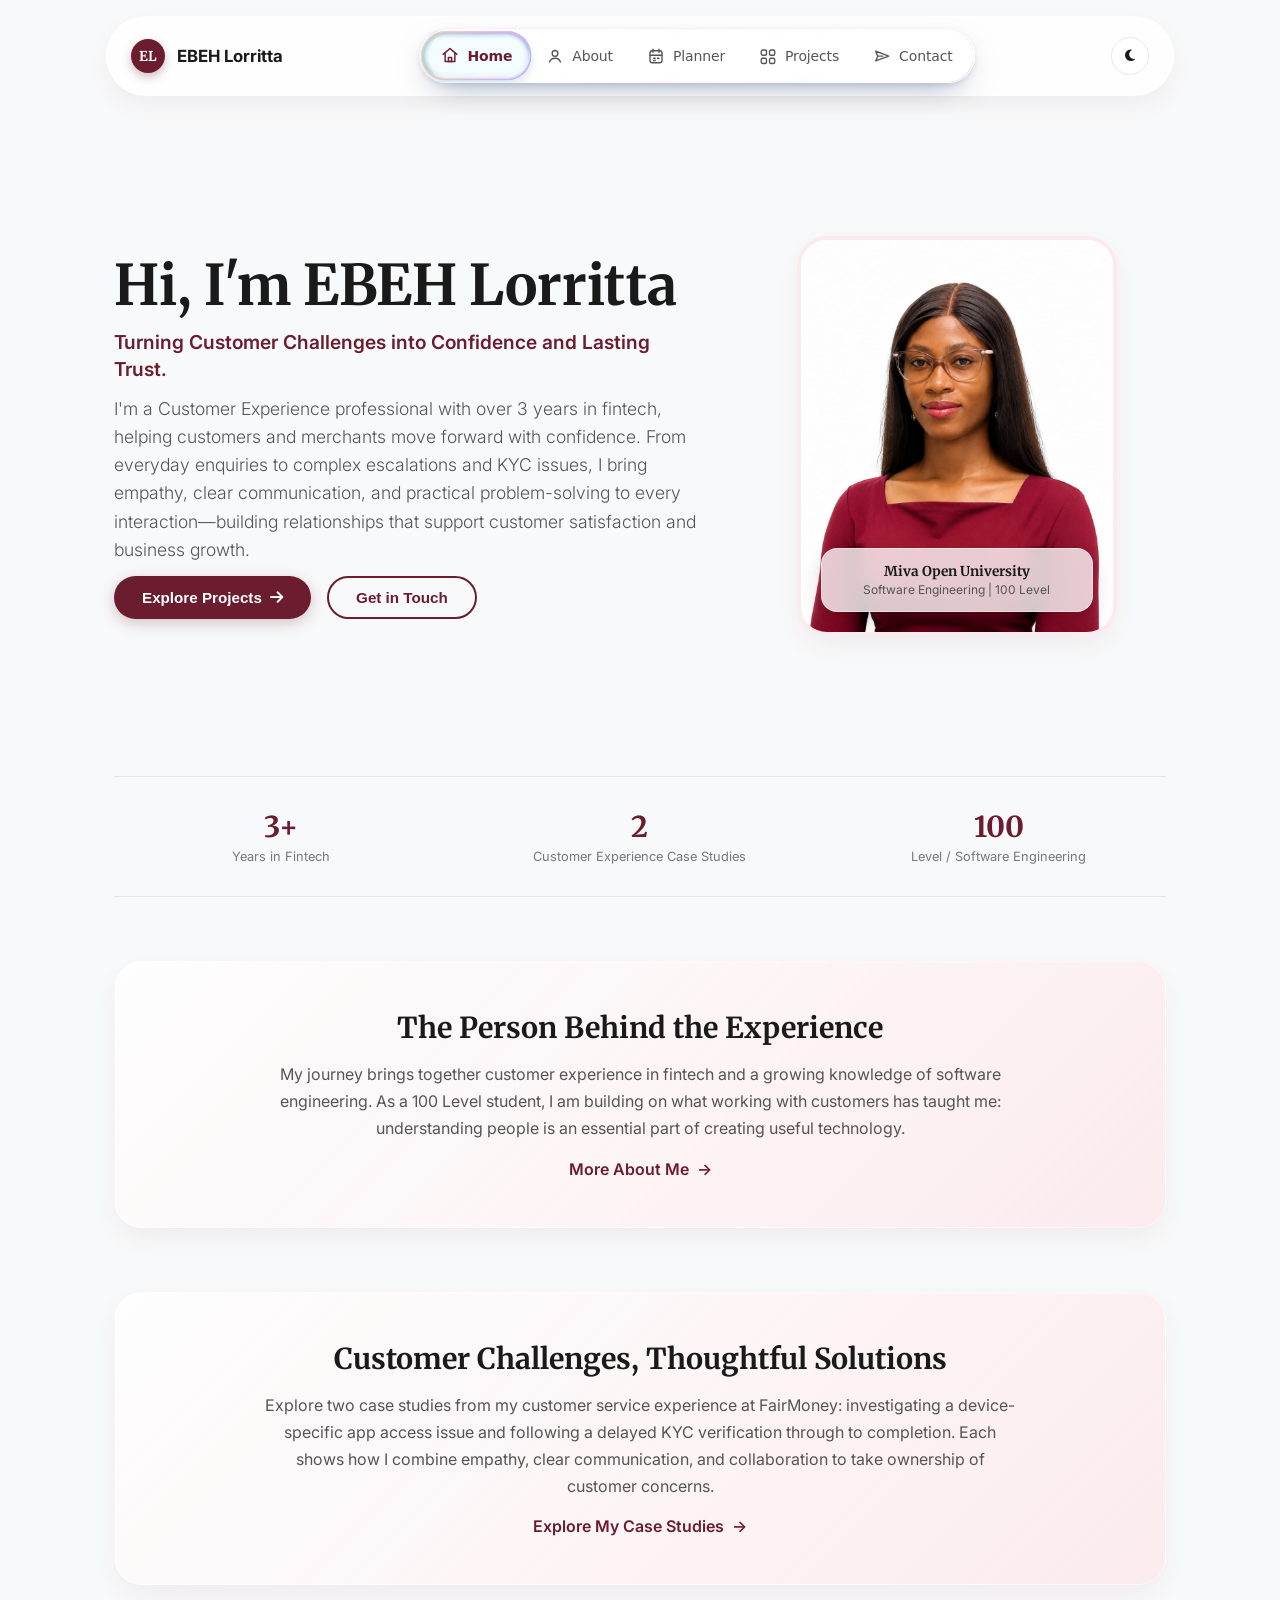
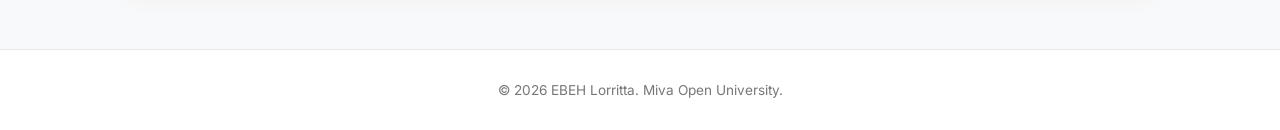
==== commit f1491a50: "Correct portfolio name to EBEH Lorritta" ====
--- a/index.html
+++ b/index.html
@@ -3,7 +3,7 @@
 <head>
     <meta charset="UTF-8">
     <meta name="viewport" content="width=device-width, initial-scale=1.0">
-    <title>Home | Ebeh Lorietta</title>
+    <title>Home | EBEH Lorritta</title>
     <!-- Google Fonts -->
     <link rel="preconnect" href="https://fonts.googleapis.com">
     <link rel="preconnect" href="https://fonts.gstatic.com" crossorigin>
@@ -21,7 +21,7 @@
         <div class="glass-nav">
             <a href="index.html" class="nav-brand">
                 <div class="brand-badge">EL</div>
-                <span>Ebeh Lorietta</span>
+                <span>EBEH Lorritta</span>
             </a>
             <nav class="nimbus-nav" aria-label="Main navigation" data-gl="off">
                     <span class="nimbus-glass" aria-hidden="true"></span>
@@ -60,7 +60,7 @@
         <section id="page-home" class="page-view active">
             <section class="hero-grid" aria-labelledby="hero-title">
                 <div class="hero-content">
-                    <h1 id="hero-title" class="hero-title">Hi, I'm Ebeh Lorietta</h1>
+                    <h1 id="hero-title" class="hero-title">Hi, I'm EBEH Lorritta</h1>
                     <p class="profile-tagline">Turning Customer Challenges into Confidence and Lasting Trust.</p>
                     <p class="hero-subtitle">I'm a Customer Experience professional with over 3 years in fintech, helping customers and merchants move forward with confidence. From everyday enquiries to complex escalations and KYC issues, I bring empathy, clear communication, and practical problem-solving to every interaction&mdash;building relationships that support customer satisfaction and business growth.</p>
                     <div class="hero-cta">
@@ -79,7 +79,7 @@
                 <div class="hero-image-wrapper">
                     <div class="hero-image-card">
                         <img src="assets/images/ebeh-lorietta.jpeg"
-                             alt="Portrait of Ebeh Lorietta" width="960" height="1280" fetchpriority="high">
+                             alt="Portrait of EBEH Lorritta" width="960" height="1280" fetchpriority="high">
                         <div class="floating-badge animate-float">
                             <h4>Miva Open University</h4>
                             <p>Software Engineering | 100 Level</p>
@@ -119,7 +119,7 @@
 
     <!-- Footer -->
     <footer>
-        <p>&copy; 2026 Ebeh Lorietta. Miva Open University.</p>
+        <p>&copy; 2026 EBEH Lorritta. Miva Open University.</p>
     </footer>
 
     <!-- Project Details Modal -->
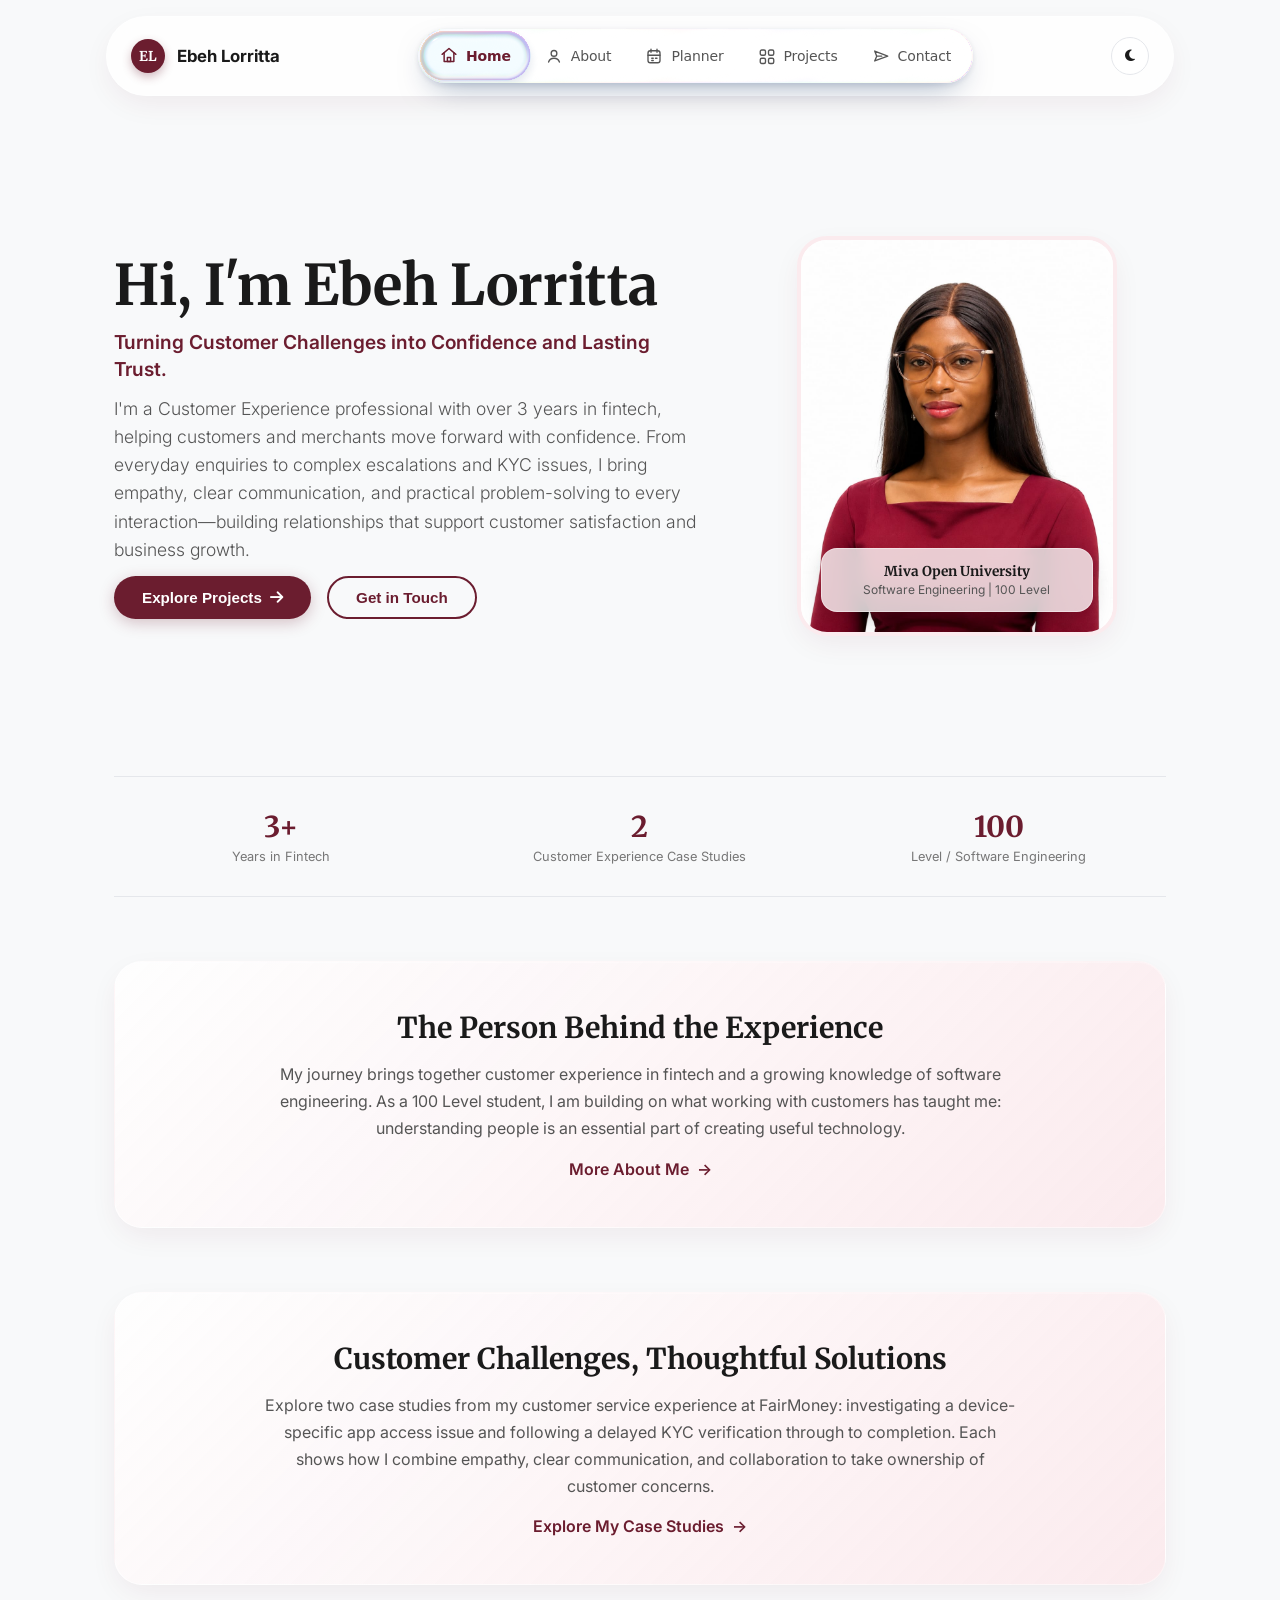
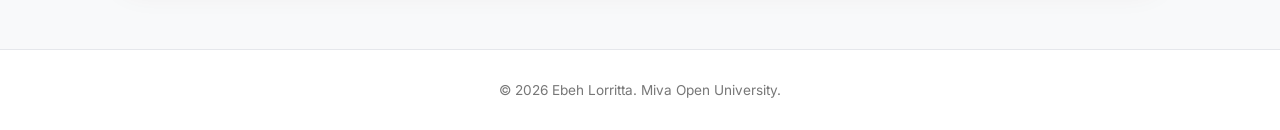
==== commit 3a57cecf: "Use Ebeh Lorritta capitalization throughout portfolio" ====
--- a/index.html
+++ b/index.html
@@ -3,7 +3,7 @@
 <head>
     <meta charset="UTF-8">
     <meta name="viewport" content="width=device-width, initial-scale=1.0">
-    <title>Home | EBEH Lorritta</title>
+    <title>Home | Ebeh Lorritta</title>
     <!-- Google Fonts -->
     <link rel="preconnect" href="https://fonts.googleapis.com">
     <link rel="preconnect" href="https://fonts.gstatic.com" crossorigin>
@@ -21,7 +21,7 @@
         <div class="glass-nav">
             <a href="index.html" class="nav-brand">
                 <div class="brand-badge">EL</div>
-                <span>EBEH Lorritta</span>
+                <span>Ebeh Lorritta</span>
             </a>
             <nav class="nimbus-nav" aria-label="Main navigation" data-gl="off">
                     <span class="nimbus-glass" aria-hidden="true"></span>
@@ -60,7 +60,7 @@
         <section id="page-home" class="page-view active">
             <section class="hero-grid" aria-labelledby="hero-title">
                 <div class="hero-content">
-                    <h1 id="hero-title" class="hero-title">Hi, I'm EBEH Lorritta</h1>
+                    <h1 id="hero-title" class="hero-title">Hi, I'm Ebeh Lorritta</h1>
                     <p class="profile-tagline">Turning Customer Challenges into Confidence and Lasting Trust.</p>
                     <p class="hero-subtitle">I'm a Customer Experience professional with over 3 years in fintech, helping customers and merchants move forward with confidence. From everyday enquiries to complex escalations and KYC issues, I bring empathy, clear communication, and practical problem-solving to every interaction&mdash;building relationships that support customer satisfaction and business growth.</p>
                     <div class="hero-cta">
@@ -79,7 +79,7 @@
                 <div class="hero-image-wrapper">
                     <div class="hero-image-card">
                         <img src="assets/images/ebeh-lorietta.jpeg"
-                             alt="Portrait of EBEH Lorritta" width="960" height="1280" fetchpriority="high">
+                             alt="Portrait of Ebeh Lorritta" width="960" height="1280" fetchpriority="high">
                         <div class="floating-badge animate-float">
                             <h4>Miva Open University</h4>
                             <p>Software Engineering | 100 Level</p>
@@ -119,7 +119,7 @@
 
     <!-- Footer -->
     <footer>
-        <p>&copy; 2026 EBEH Lorritta. Miva Open University.</p>
+        <p>&copy; 2026 Ebeh Lorritta. Miva Open University.</p>
     </footer>
 
     <!-- Project Details Modal -->
